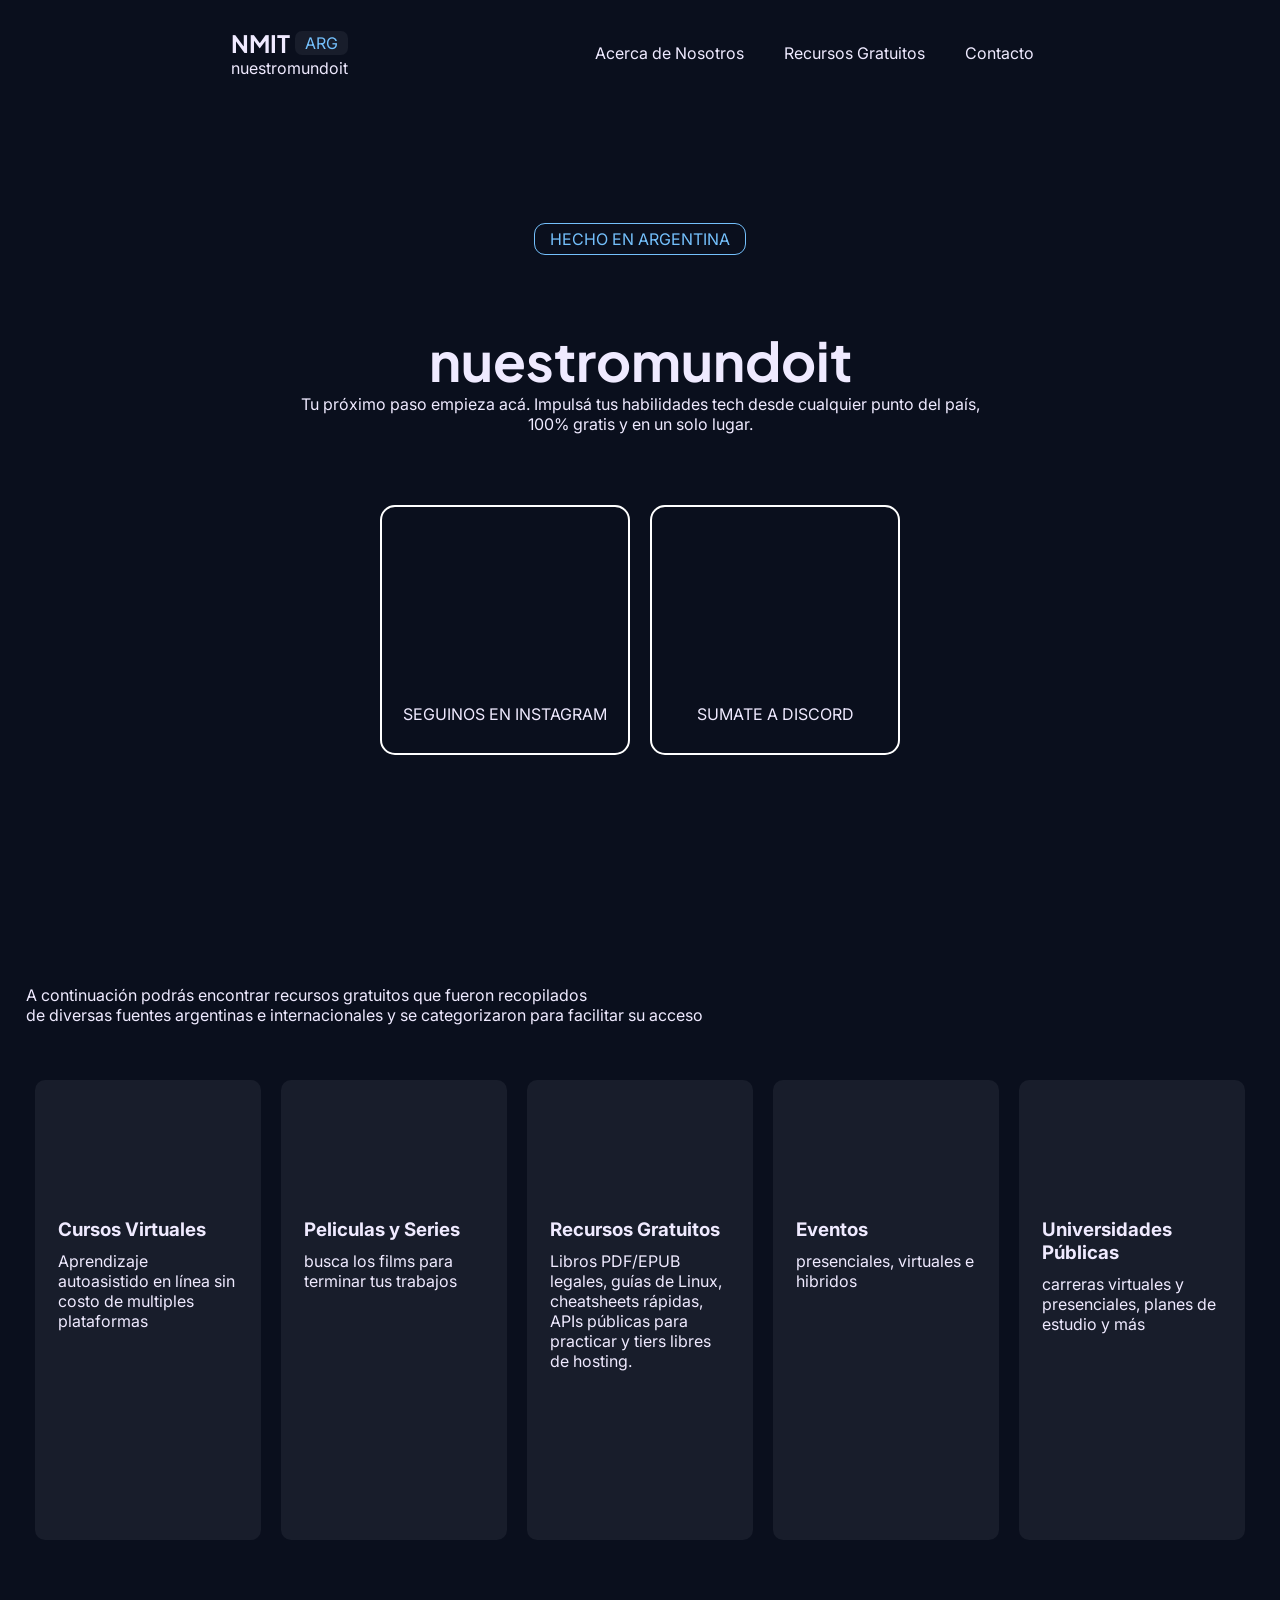
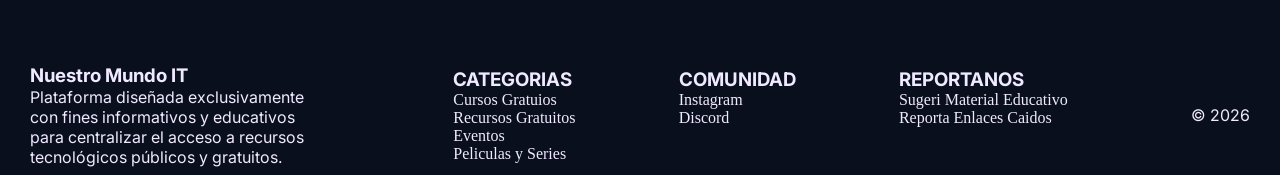
==== index.html @ a7b1d495 "footer" ====
<!doctype html>
<html lang="es">
  <head>
    <meta charset="utf-8" />
    <meta name="viewport" content="width=device-width, initial-scale=1" />
    <title>NMIT</title>
    <!-- Fuentes de Google -->
    <link rel="preconnect" href="https://fonts.googleapis.com" />
    <link rel="preconnect" href="https://fonts.gstatic.com" crossorigin />
    <link
      href="https://fonts.googleapis.com/css2?family=Plus+Jakarta+Sans:ital,wght@0,200..800;1,200..800&display=swap"
      rel="stylesheet"
    />
    <link
      href="https://fonts.googleapis.com/css2?family=Inter:ital,opsz,wght@0,14..32,100..900;1,14..32,100..900&display=swap"
      rel="stylesheet"
    />
    <!--css --->
    <link rel="stylesheet" href="./css/style.css" />
    <!--favicon--->
    <link rel="icon" href="./images/logo.jpg" type="image/x-icon" />
  </head>
  <body>
    <header>
      <nav class="nav-header">
        <div class="logo">
          <div>
            <div>
              <h2>NMIT</h2>
            </div>
            <div>
              <p>ARG</p>
            </div>
          </div>
          <p>nuestromundoit</p>
        </div>
        <ul class="menu">
          <li>
            <a href="#acerca-de-nosotros"><p>Acerca de Nosotros</p></a>
          </li>
          <li>
            <a href="#recursos-e-instituciones"><p>Recursos Gratuitos</p></a>
          </li>
          <li>
            <a href="#contacto"><p>Contacto</p></a>
          </li>
        </ul>
      </nav>
    </header>
    <main>
      <section class="made-in-argentina">
        <div>
          <p>HECHO EN ARGENTINA</p>
        </div>
      </section>
      <section id="acerca-de-nosotros" class="acerca-de-nosotros">
        <article>
          <div class="acerca-de-nosotros-presentacion">
            <h2>nuestromundoit</h2>
          </div>
          <p>
            Tu próximo paso empieza acá. Impulsá tus habilidades tech desde
            cualquier punto del país,<br />
            100% gratis y en un solo lugar.
          </p>
        </article>
      </section>
      <article class="acerca-de-nosotros-redes">
        <div class="acerca-de-nosotros-redes-instagram">
          <div></div>
          <div>
            <p>SEGUINOS EN INSTAGRAM</p>
          </div>
        </div>
        <div class="acerca-de-nosotros-redes-discord">
          <div></div>
          <div><p>SUMATE A DISCORD</p></div>
        </div>
      </article>
      <section class="subtitulo1">
        <div>
          <p>
            A continuación podrás encontrar recursos gratuitos que fueron
            recopilados <br />
            de diversas fuentes argentinas e internacionales y se categorizaron
            para facilitar su acceso <br />
          </p>
        </div>
      </section>
      <section id="recursos-e-instituciones" class="recursos-e-instituciones">
        <article class="contenedores-recursos">
          <div class="txt-recursos-titulo"></div>
          <div class="txt-recursos-contenido">
            <h3>Cursos Virtuales</h3>
            <p>
              Aprendizaje autoasistido en línea sin costo de multiples
              plataformas
            </p>
          </div>
        </article>
        <article class="contenedores-recursos">
          <div class="txt-recursos-titulo"></div>
          <div class="txt-recursos-contenido">
            <h3>Peliculas y Series</h3>
            <p>busca los films para terminar tus trabajos</p>
          </div>
        </article>
        <article class="contenedores-recursos">
          <div class="txt-recursos-titulo"></div>
          <div class="txt-recursos-contenido">
            <h3>Recursos Gratuitos</h3>
            <p>
              Libros PDF/EPUB legales, guías de Linux, cheatsheets rápidas, APIs
              públicas para practicar y tiers libres de hosting.
            </p>
          </div>
        </article>
        <article class="contenedores-recursos">
          <div class="txt-recursos-titulo"></div>
          <div class="txt-recursos-contenido">
            <h3>Eventos</h3>
            <p>presenciales, virtuales e hibridos</p>
          </div>
        </article>
        <article class="contenedores-recursos">
          <div class="txt-recursos-titulo"></div>
          <div class="txt-recursos-contenido">
            <h3>Universidades Públicas</h3>
            <p>carreras virtuales y presenciales, planes de estudio y más</p>
          </div>
        </article>
      </section>
    </main>
    <footer>
      <section class="disclaimer">
        <h3>Nuestro Mundo IT</h3>
        <p>
          Plataforma diseñada exclusivamente con fines informativos y educativos
          para centralizar el acceso a recursos tecnológicos públicos y
          gratuitos.
        </p>
      </section>
      <nav class="nav-footer">
        <section class="menu-footer">
          <div class="contacto">
            <h3>CATEGORIAS</h3>
            <ul>
              <li>Cursos Gratuios</li>
              <li>Recursos Gratuitos</li>
              <li>Eventos</li>
              <li>Peliculas y Series</li>
            </ul>
          </div>
          <div class="contacto">
            <h3>COMUNIDAD</h3>
            <ul>
              <li>Instagram</li>
              <li>Discord</li>
            </ul>
          </div>
          <div class="contacto">
            <h3>REPORTANOS</h3>
            <ul>
              <li>Sugeri Material Educativo</li>
              <li>Reporta Enlaces Caidos</li>
            </ul>
          </div>
        </section>
      </nav>
      <div>
        <p>&copy; 2026</p>
      </div>
    </footer>
  </body>
</html>
---- css/style.css ----
* {
  /*Elimina el espacio blanco por defecto alrededor del <body> y de elementos*/
  margin: 0;
  padding: 0;
  box-sizing: border-box;
}
body {
  background-color: #0a0f1d;
  color: #efeaff;
}
h1,
h2 {
  font-family: "Plus Jakarta Sans";
}
p,
h3 {
  font-family: "Inter";
}
/*font*/
.plus-jakarta-sans {
  font-family: "Plus Jakarta Sans", sans-serif;
  font-optical-sizing: auto;
  font-weight: 400;
  font-style: normal;
}
.inter {
  font-family: "Inter", sans-serif;
  font-optical-sizing: auto;
  font-weight: 400;
  font-style: normal;
}

a {
  text-decoration: none;
  color: #efeaff;
}
/*padre de navbar*/
header {
  display: flex;
  justify-content: space-evenly;
  align-items: center;
  width: 100%;
  height: 105px;
  /*background-color: #555fe9;*/
}
/*padre de etiqueta ul*/
.nav-header{
  /*background-color: red;*/
  display: flex;
  justify-content: space-evenly;
  align-items: center;
  width: 100%;
  height: 100px;
}
.logo {
  text-align: left;
}
.logo div {
  display: flex;
  text-align: left;
  justify-content: space-between;
  align-items: center;
  gap: 2px;
  /*background-color: aqua;*/
}
.logo div p {
  background-color: #2b303f6c;
  display: flex;
  justify-content: center;
  align-items: center;
  border-radius: 7px;
  padding: 2px;
  padding-inline: 10px;
  color: #74c0fc;
}
/*ul*/
.menu {
  display: flex;
  justify-content: center;
  align-items: center;
  list-style: none;
  /*background-color: aqua;*/
  width: auto;
  height: 100%;
  padding: 0;
  margin: 0;
  gap: 10px;
  /*gap espacia cada li*/
}
.menu li,
.footer li {
  /*alinea los elementos del menú*/
  display: flex;
  justify-content: center;
  align-items: center;
  /*width: 100% a cada li obliga a cada botón a estirarse y ocupar 
  todo el espacio disponible en la barra, empujando las palabras lejos unas de otras.*/
  height: 100%;
  padding: 0 15px;
  /*background-color: #8d8b00;*/
}
/*fin menu*/

/*proposito*/
.acerca-de-nosotros {
  height: 250px;
  max-width: 4000px;
  width: 100%;
  display: flex;
  margin-top: 0;
  flex-direction: column;
  /*background-color: #b2b4d8;*/
  justify-content: center;
  align-items: center;
  text-align: center;
}
.acerca-de-nosotros-presentacion {
  font-size: 36px;
  height: fit-content;
}
.acerca-de-nosotros-redes {
  display: flex;
  justify-content: center;
  align-items: top;
  text-align: center;
  gap: 20px;
  width: 100%;
  height: 450px;
  /*background-color: #10bb6b6c;*/
}
.acerca-de-nosotros-redes div {
  display: flex;
  flex-direction: column;
  justify-content: center;
  align-items: center;
  gap: 10px;
  width: 250px;
  height: 250px;
  border-radius: 15px;
  border: 2px solid white;
  /* background-color: aqua;*/
}
.acerca-de-nosotros-redes-instagram div:nth-child(1),
.acerca-de-nosotros-redes-discord div:nth-child(1) {
  flex: 2; /* Este ocupará el doble de espacio (ej. 66%) */
  border: none;
}
.acerca-de-nosotros-redes-instagram div:nth-child(2),
.acerca-de-nosotros-redes-discord div:nth-child(2) {
  border: none;
  flex: 1; /* Este ocupará la mitad de espacio que el anterior (ej. 33%) */
}
.made-in-argentina {
  width: 100%;
  height: 150px;
  display: flex;
  justify-content: center;
  align-items: flex-end;
  color: #74c0fc;
  /*background-color: aquamarine;*/
}
.made-in-argentina div {
  padding: 5px;
  padding-inline: 15px;
  border: 1px solid #74c0fc;
  border-radius: 11px;
}
/*titulo: ¿que estas buscando?*/
.subtitulo1 {
  display: flex;
  justify-content: space-between;
  align-items: center;
  width: 100%;
  padding-inline-start: 2%;
  /*background-color: #2f38e0;*/
  height: 100px;
}
.recursos-e-instituciones {
  height: 600px;
  width: 100%;
  display: flex;
  justify-content: center;
  align-items: top;
  text-align: center;
  padding-top: 15px;
  padding-bottom: 15px;
  /*background-color: #464bb3;*/
}
/* divs Contenedores de recursos e instituciones */
.contenedores-recursos {
  border-radius: 10px;
  margin: 10px;
  width: calc((100% / 5) - 30px);
  height: 460px;
  display: flex;
  flex-direction: column;
  align-items: center;
  justify-content: center;
  background-color: #2b303f6c;
}
/* hijos div que contienen al texto de los recursos */
.txt-recursos-titulo {
  width: 80%;
  height: 30%;
  display: flex;
  justify-content: center;
  align-items: center;
  /*background-color: rgb(201, 80, 33);*/
}
.txt-recursos-contenido {
  width: 80%;
  height: 70%;
  display: flex;
  flex-direction: column;
  justify-content: top;
  align-items: left;
  text-align: left;
  gap: 10px;
  /*background-color: rgb(221, 129, 8);*/
}

/* Footer */
footer {
  /*background-color: #b2b4d8;*/
  display: flex;
  justify-content: space-between;
  align-items: center;
  text-align: left;
  height: 120px;
  gap: 30px;
  width: 100%;
  margin: 0 auto;
  padding-inline: 30px;
}
.disclaimer{
  flex: 0 0 300px;
  /*background-color: red;*/
}
/*navegador en footer*/
.nav-footer{
  display: flex;
  align-items: center;
  justify-content: center;
  flex: 1 1 100px;
  gap: 20px;
  /*background-color: rgb(151, 103, 40);*/
}
.nav-footer section{
  display: flex;
  justify-content:space-evenly;
  height: 100%;
  /*background-color: beige;*/
  gap: 10px;
  flex: 1 2;
}
.contacto {
  text-align: left;
  list-style: none;
}
.contacto ul {
  list-style: none;
  /*background-color: #74c0fc;*/
  padding: 0;
  margin: 0;
}
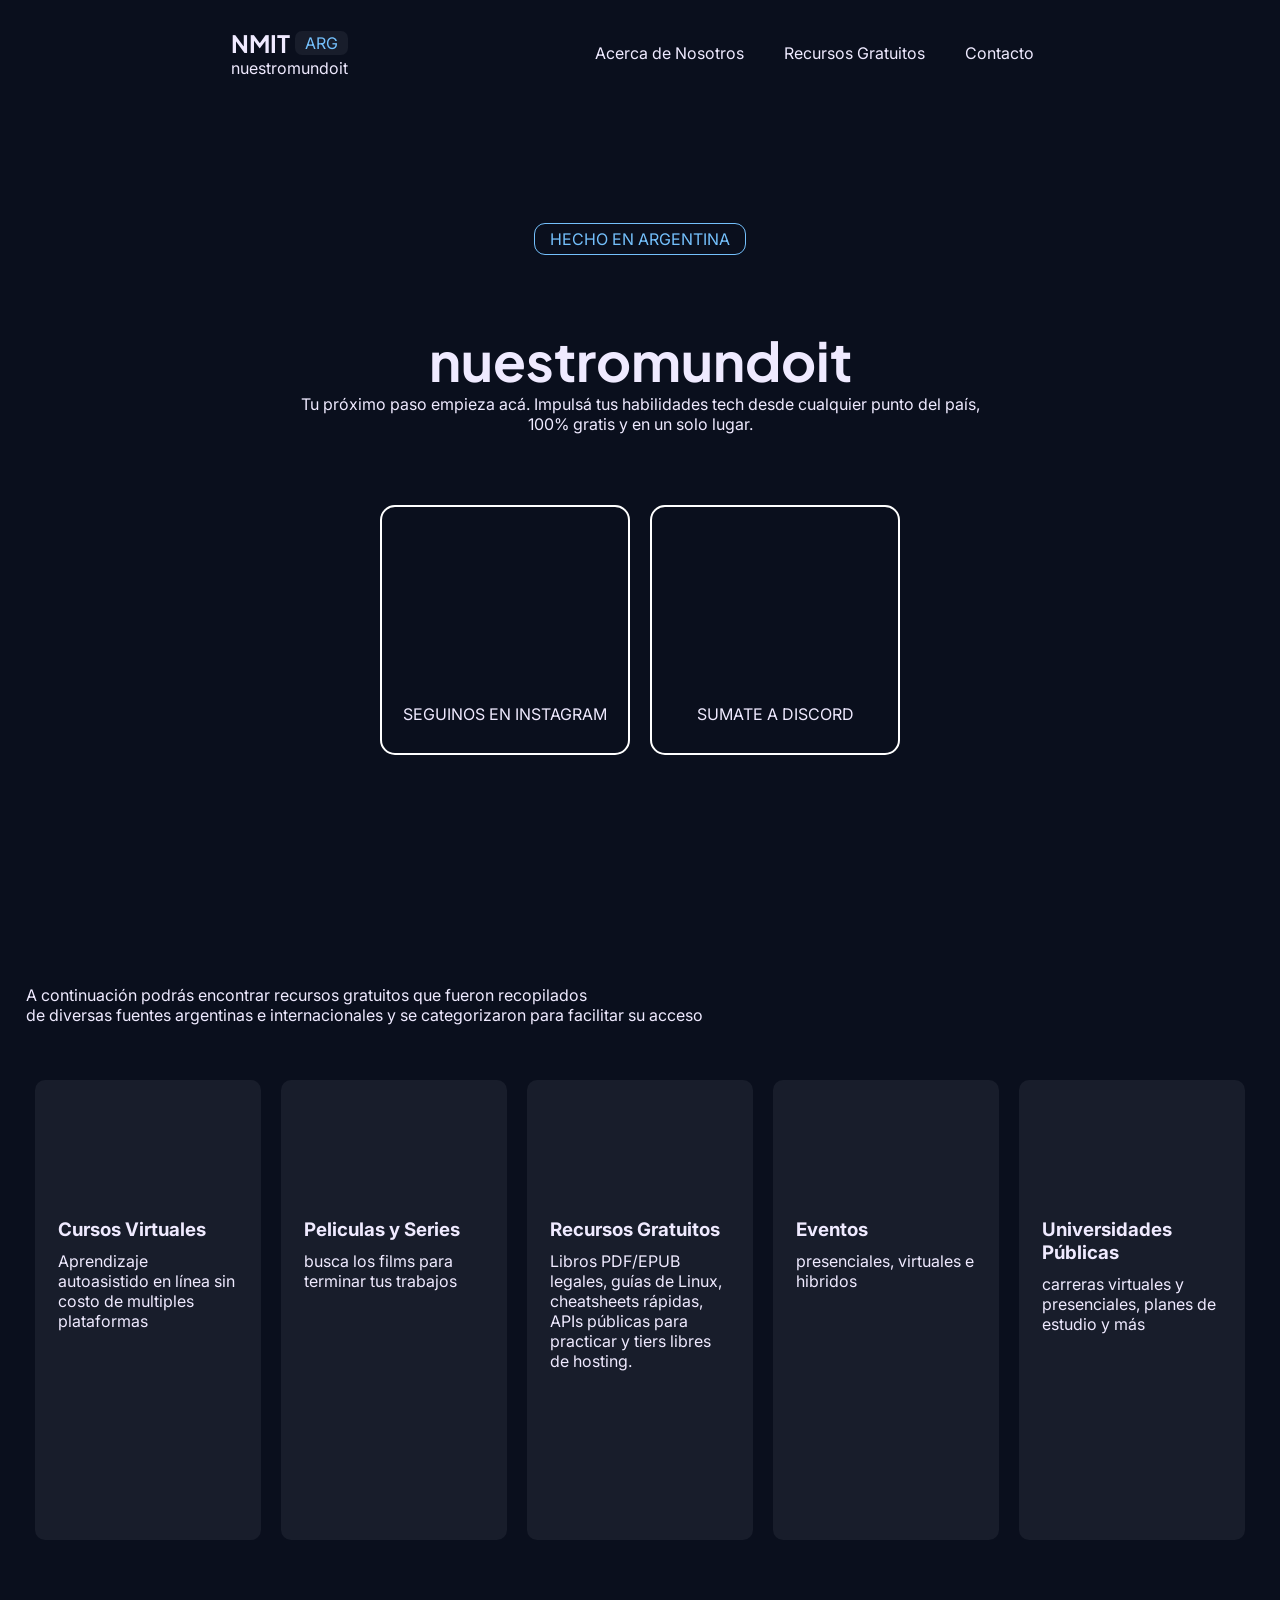
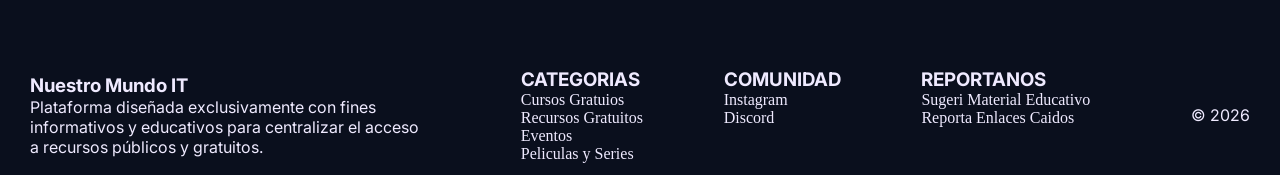
==== commit 58a43114: "footer" ====
--- a/index.html
+++ b/index.html
@@ -136,7 +136,7 @@
         <h3>Nuestro Mundo IT</h3>
         <p>
           Plataforma diseñada exclusivamente con fines informativos y educativos
-          para centralizar el acceso a recursos tecnológicos públicos y
+          para centralizar el acceso a recursos públicos y
           gratuitos.
         </p>
       </section>
--- a/css/style.css
+++ b/css/style.css
@@ -233,7 +233,7 @@
   padding-inline: 30px;
 }
 .disclaimer{
-  flex: 0 0 300px;
+  flex: 0 1 390px;
   /*background-color: red;*/
 }
 /*navegador en footer*/
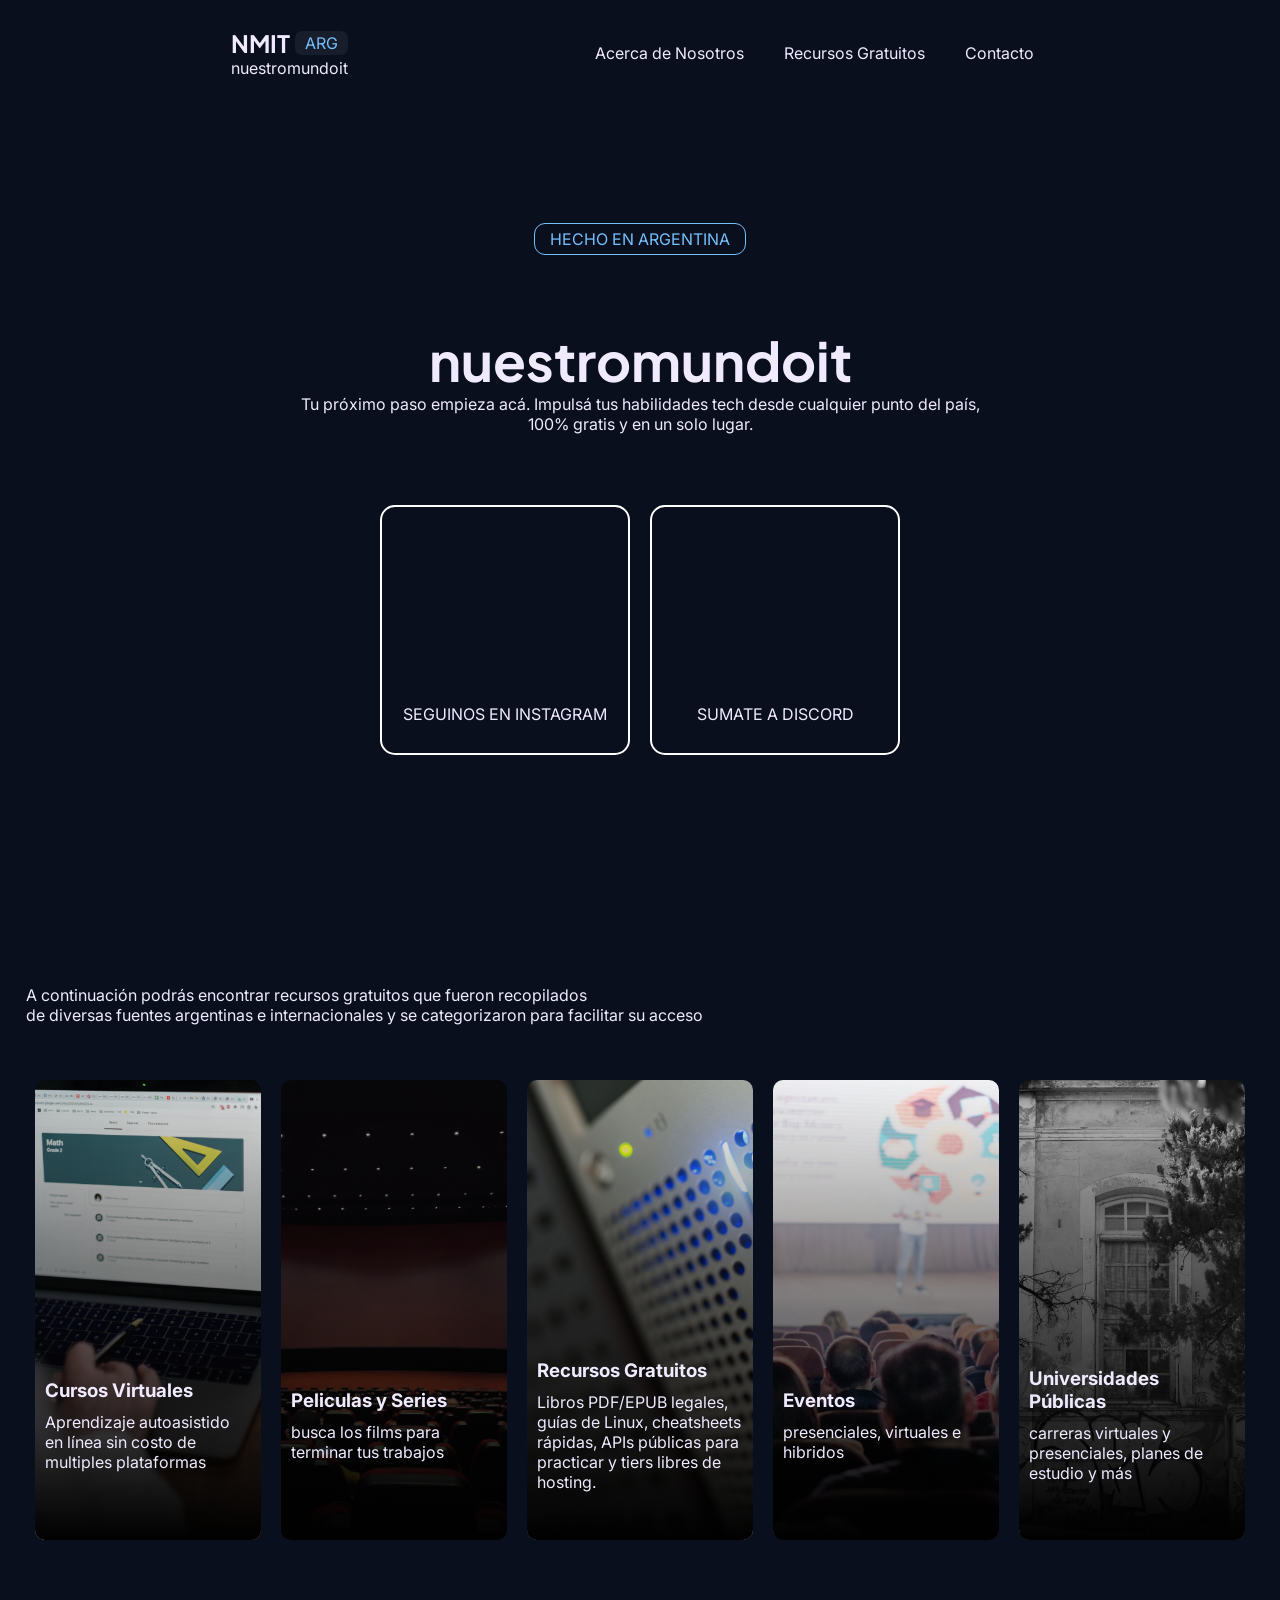
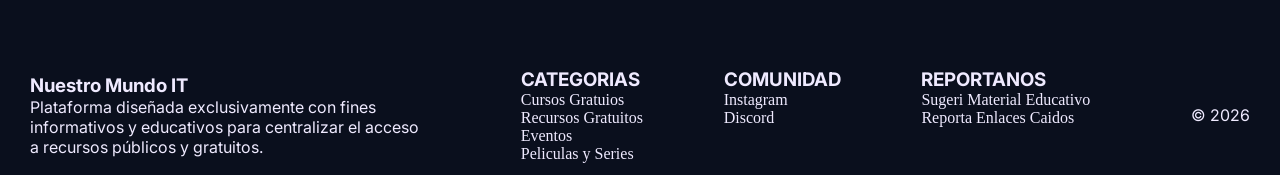
==== commit 125e27f0: "landing" ====
--- a/index.html
+++ b/index.html
@@ -88,42 +88,40 @@
         </div>
       </section>
       <section id="recursos-e-instituciones" class="recursos-e-instituciones">
-        <article class="contenedores-recursos">
-          <div class="txt-recursos-titulo"></div>
+        <article class="contenedores-recursos img-cursos-virtuales">
           <div class="txt-recursos-contenido">
             <h3>Cursos Virtuales</h3>
             <p>
               Aprendizaje autoasistido en línea sin costo de multiples
               plataformas
             </p>
+            <!--creditos: Foto de cottonbro studio: https://www.pexels.com/es-es/foto/persona-ordenador-portatil-trabajando-internet-7013241/-->
           </div>
         </article>
-        <article class="contenedores-recursos">
-          <div class="txt-recursos-titulo"></div>
+        <article class="contenedores-recursos img-pelis-series ">
           <div class="txt-recursos-contenido">
             <h3>Peliculas y Series</h3>
             <p>busca los films para terminar tus trabajos</p>
+            <!--Foto de İNZİLE DAL: https://www.pexels.com/es-es/foto/fotografia-de-una-sala-de-cine-14746411/-->
           </div>
         </article>
-        <article class="contenedores-recursos">
-          <div class="txt-recursos-titulo"></div>
+        <article class="contenedores-recursos img-recursos">
           <div class="txt-recursos-contenido">
             <h3>Recursos Gratuitos</h3>
             <p>
               Libros PDF/EPUB legales, guías de Linux, cheatsheets rápidas, APIs
               públicas para practicar y tiers libres de hosting.
             </p>
+            <!--Foto de panumas nikhomkhai: https://www.pexels.com/es-es/foto/azul-industria-internet-conexion-17489156/-->
           </div>
         </article>
-        <article class="contenedores-recursos">
-          <div class="txt-recursos-titulo"></div>
+        <article class="contenedores-recursos img-evento">
           <div class="txt-recursos-contenido">
             <h3>Eventos</h3>
             <p>presenciales, virtuales e hibridos</p>
           </div>
         </article>
-        <article class="contenedores-recursos">
-          <div class="txt-recursos-titulo"></div>
+        <article class="contenedores-recursos img-universidades">
           <div class="txt-recursos-contenido">
             <h3>Universidades Públicas</h3>
             <p>carreras virtuales y presenciales, planes de estudio y más</p>
@@ -136,8 +134,7 @@
         <h3>Nuestro Mundo IT</h3>
         <p>
           Plataforma diseñada exclusivamente con fines informativos y educativos
-          para centralizar el acceso a recursos públicos y
-          gratuitos.
+          para centralizar el acceso a recursos públicos y gratuitos.
         </p>
       </section>
       <nav class="nav-footer">
--- a/css/style.css
+++ b/css/style.css
@@ -195,28 +195,57 @@
   display: flex;
   flex-direction: column;
   align-items: center;
-  justify-content: center;
+  justify-content: flex-end;
+  text-align: left;
   background-color: #2b303f6c;
-}
-/* hijos div que contienen al texto de los recursos */
-.txt-recursos-titulo {
-  width: 80%;
-  height: 30%;
-  display: flex;
-  justify-content: center;
-  align-items: center;
-  /*background-color: rgb(201, 80, 33);*/
+  /* imagen de fondo */
+  background-size: cover;       /* Hace que la imagen cubra todo el recuadro */
+  background-position: center;  /* Centra la imagen */
+  background-repeat: no-repeat;
+  position: relative;
+  overflow: hidden;             /* Asegura que los bordes respeten el diseño */
+}
+.img-cursos-virtuales{
+  background-image: url('../images/cursos-virtuales.jpg');
+  /*Foto de cottonbro studio: https://www.pexels.com/es-es/foto/persona-ordenador-portatil-trabajando-internet-7013241/*/
+}
+.img-pelis-series{
+  background-image: url('../images/pelis-y-series.jpg');
+  /*Foto de İNZİLE DAL: https://www.pexels.com/es-es/foto/fotografia-de-una-sala-de-cine-14746411/*/
+}
+.img-recursos{
+  background-image: url('../images/recursos-gratis.jpg') ;
+  /*Foto de panumas nikhomkhai: https://www.pexels.com/es-es/foto/azul-industria-internet-conexion-17489156/*/
+}
+.img-evento{
+  background-image: url(../images/eventos.jpg);
+  /*Foto de Atlantic Ambience: https://www.pexels.com/es-es/foto/gente-sentado-multitud-muchedumbre-9275222/*/
+}
+.img-universidades{
+  background-image: url('../images/universidades-gratuitas.jpg');
+  /*Foto de Tomás Asurmendi: https://www.pexels.com/es-es/foto/muro-de-grafitis-y-edificio-antiguo-en-cordoba-argentina-32085592/*/
+}
+.contenedores-recursos::before {
+  content: '';
+  position: absolute;
+  left: 0;
+  bottom: 0; 
+  width: 100%; 
+  height: 100%;
+  background: linear-gradient(to top, rgba(1, 1, 1, 1), rgba(1, 1, 1, 0.02));
+  z-index: 1;
 }
 .txt-recursos-contenido {
-  width: 80%;
-  height: 70%;
-  display: flex;
-  flex-direction: column;
-  justify-content: top;
-  align-items: left;
-  text-align: left;
+  width: 100%;
+  height: 50%;
+  display: flex;
+  flex-direction: column;
+  justify-content: center;
+  padding-inline: 10px;
   gap: 10px;
   /*background-color: rgb(221, 129, 8);*/
+  position: relative;
+  z-index: 2; /* Sube el texto por encima de la capa oscura */
 }
 
 /* Footer */
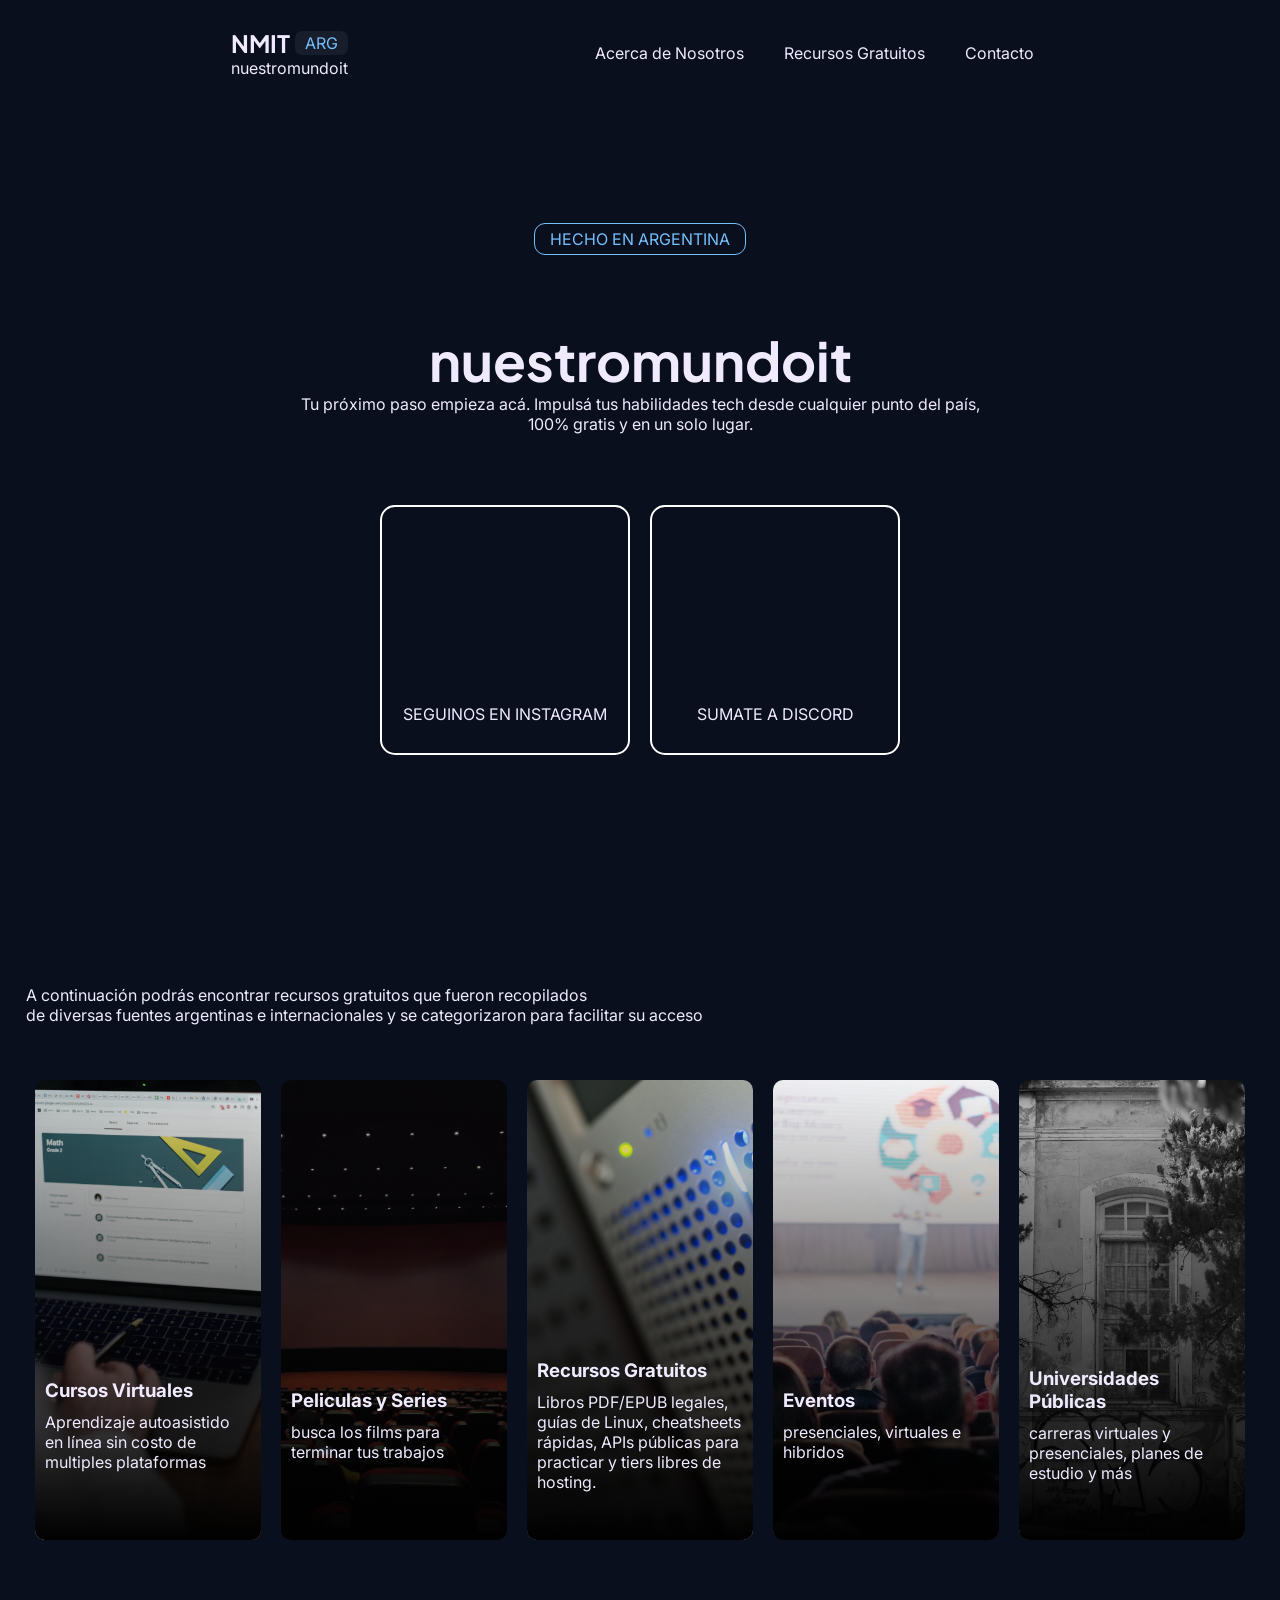
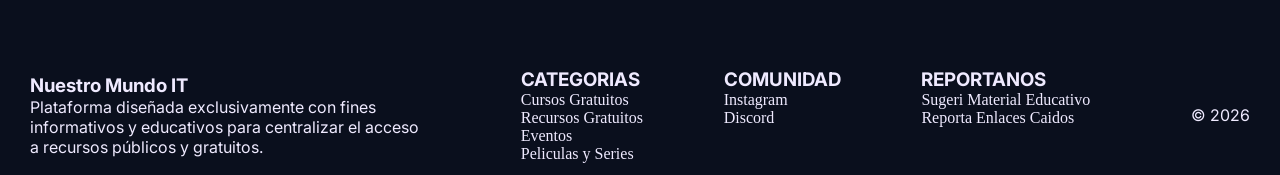
==== commit 391aeb32: "index" ====
--- a/index.html
+++ b/index.html
@@ -142,7 +142,7 @@
           <div class="contacto">
             <h3>CATEGORIAS</h3>
             <ul>
-              <li>Cursos Gratuios</li>
+              <li>Cursos Gratuitos</li>
               <li>Recursos Gratuitos</li>
               <li>Eventos</li>
               <li>Peliculas y Series</li>
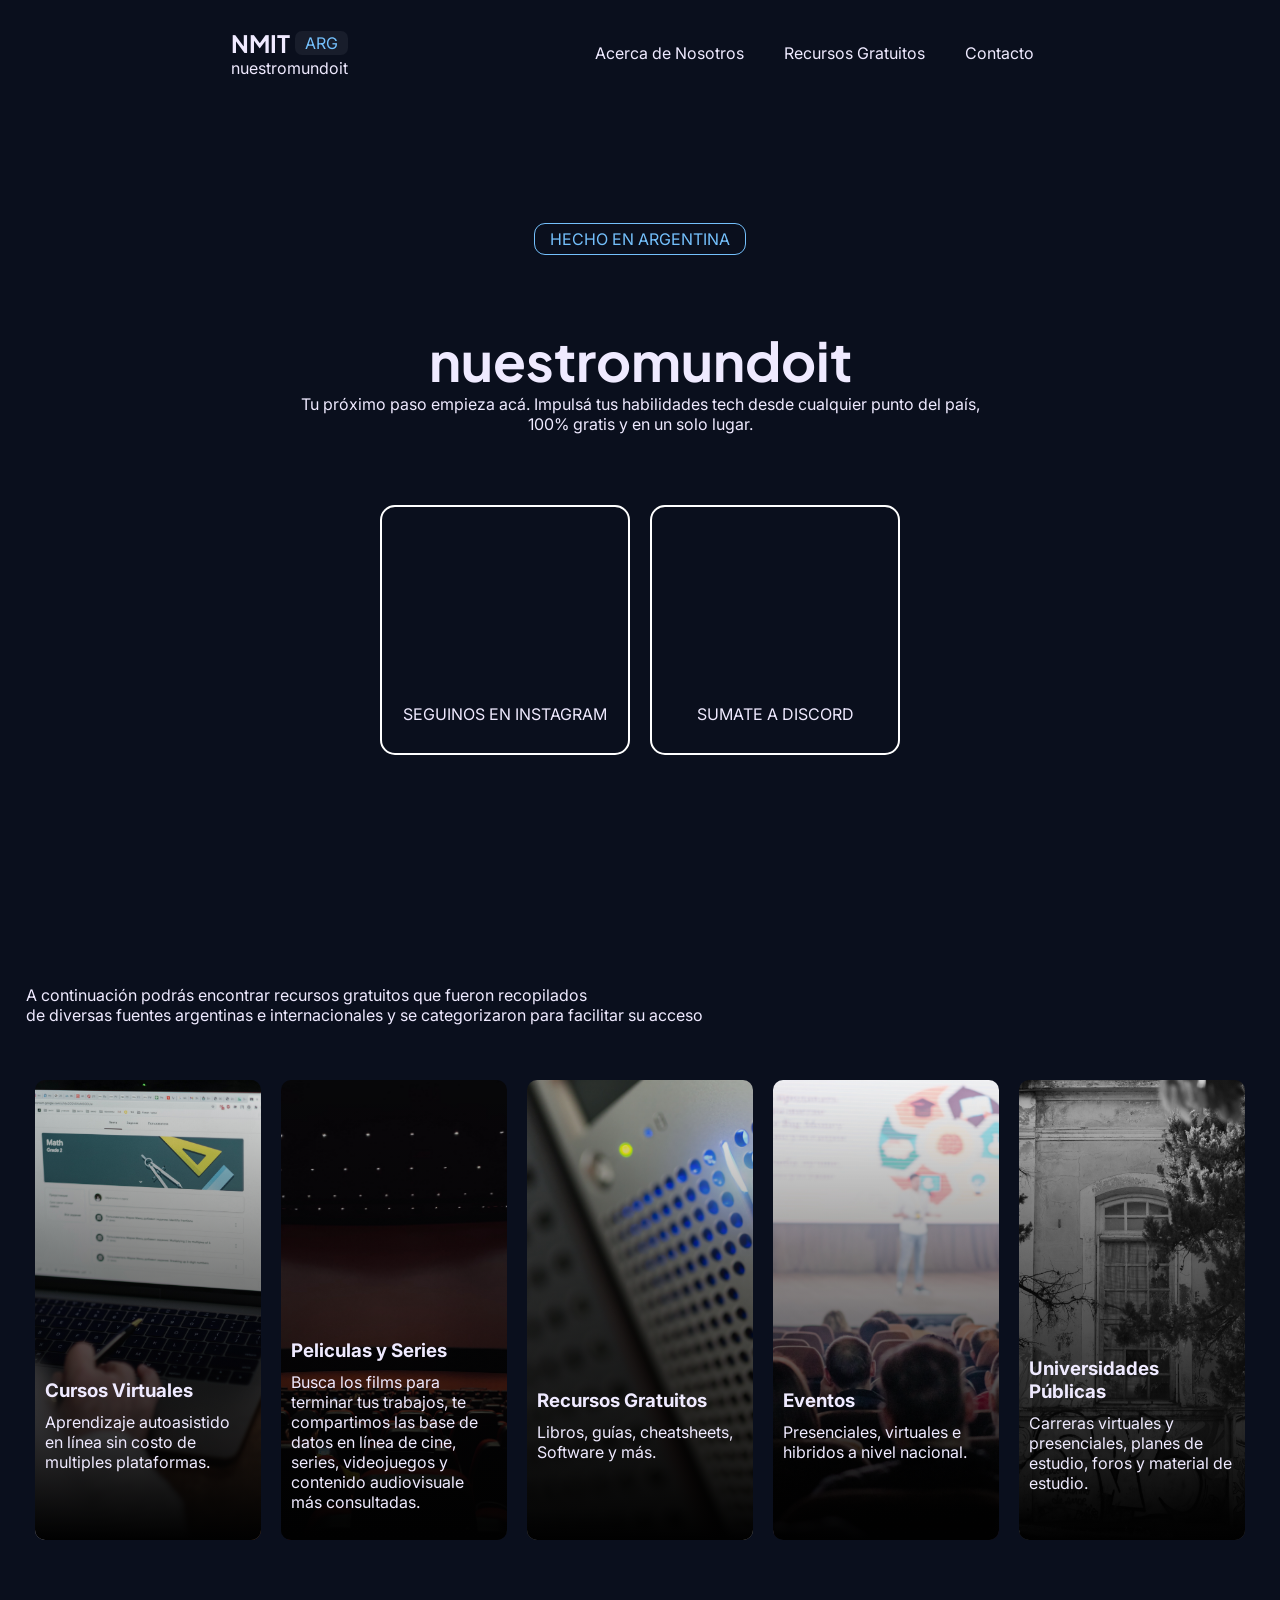
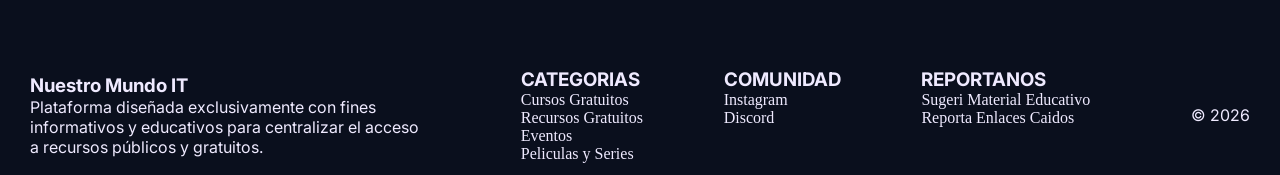
==== commit 3b8f7842: "index" ====
--- a/index.html
+++ b/index.html
@@ -93,7 +93,7 @@
             <h3>Cursos Virtuales</h3>
             <p>
               Aprendizaje autoasistido en línea sin costo de multiples
-              plataformas
+              plataformas.
             </p>
             <!--creditos: Foto de cottonbro studio: https://www.pexels.com/es-es/foto/persona-ordenador-portatil-trabajando-internet-7013241/-->
           </div>
@@ -101,7 +101,7 @@
         <article class="contenedores-recursos img-pelis-series ">
           <div class="txt-recursos-contenido">
             <h3>Peliculas y Series</h3>
-            <p>busca los films para terminar tus trabajos</p>
+            <p>Busca los films para terminar tus trabajos, te compartimos las base de datos en línea de cine, series, videojuegos y contenido audiovisuale más consultadas.</p>
             <!--Foto de İNZİLE DAL: https://www.pexels.com/es-es/foto/fotografia-de-una-sala-de-cine-14746411/-->
           </div>
         </article>
@@ -109,8 +109,7 @@
           <div class="txt-recursos-contenido">
             <h3>Recursos Gratuitos</h3>
             <p>
-              Libros PDF/EPUB legales, guías de Linux, cheatsheets rápidas, APIs
-              públicas para practicar y tiers libres de hosting.
+              Libros, guías, cheatsheets, Software y más.
             </p>
             <!--Foto de panumas nikhomkhai: https://www.pexels.com/es-es/foto/azul-industria-internet-conexion-17489156/-->
           </div>
@@ -118,13 +117,13 @@
         <article class="contenedores-recursos img-evento">
           <div class="txt-recursos-contenido">
             <h3>Eventos</h3>
-            <p>presenciales, virtuales e hibridos</p>
+            <p>Presenciales, virtuales e hibridos a nivel nacional.</p>
           </div>
         </article>
         <article class="contenedores-recursos img-universidades">
           <div class="txt-recursos-contenido">
             <h3>Universidades Públicas</h3>
-            <p>carreras virtuales y presenciales, planes de estudio y más</p>
+            <p>Carreras virtuales y presenciales, planes de estudio, foros y material de estudio.</p>
           </div>
         </article>
       </section>
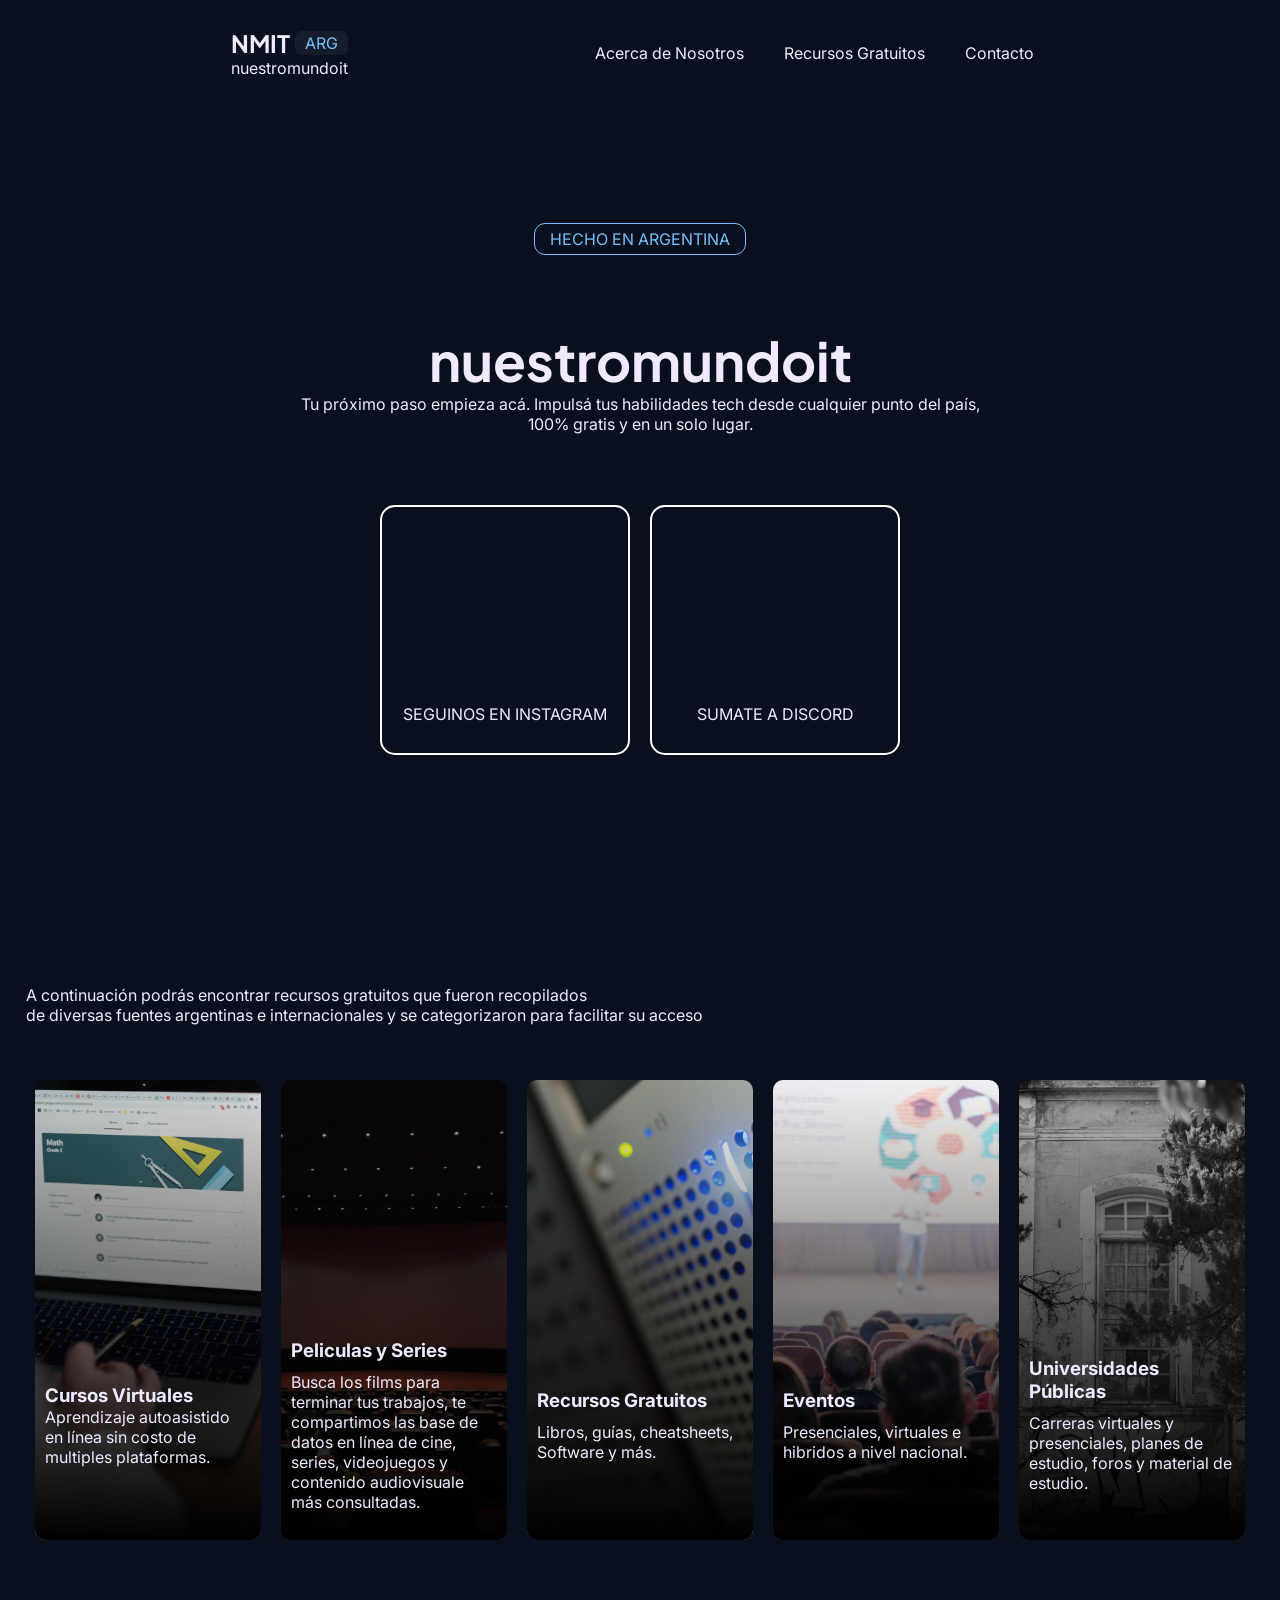
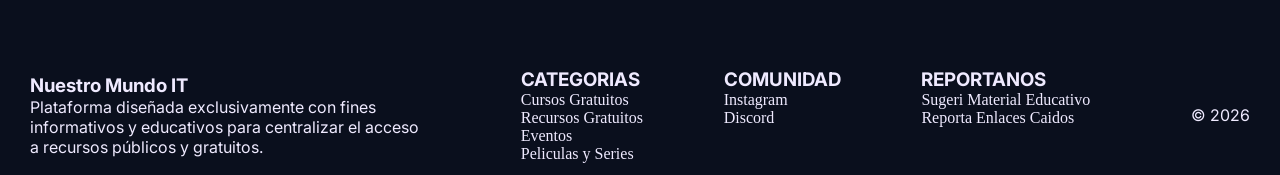
==== commit eb52556f: "index" ====
--- a/index.html
+++ b/index.html
@@ -18,7 +18,7 @@
     <!--css --->
     <link rel="stylesheet" href="./css/style.css" />
     <!--favicon--->
-    <link rel="icon" href="./images/logo.jpg" type="image/x-icon" />
+    <link rel="icon" href="./images/logo.png" type="image/x-icon" />
   </head>
   <body>
     <header>
@@ -90,27 +90,31 @@
       <section id="recursos-e-instituciones" class="recursos-e-instituciones">
         <article class="contenedores-recursos img-cursos-virtuales">
           <div class="txt-recursos-contenido">
-            <h3>Cursos Virtuales</h3>
-            <p>
-              Aprendizaje autoasistido en línea sin costo de multiples
-              plataformas.
-            </p>
+            <a href="./pages/cursos.html"
+              ><h3>Cursos Virtuales</h3>
+              <p>
+                Aprendizaje autoasistido en línea sin costo de multiples
+                plataformas.
+              </p>
+            </a>
             <!--creditos: Foto de cottonbro studio: https://www.pexels.com/es-es/foto/persona-ordenador-portatil-trabajando-internet-7013241/-->
           </div>
         </article>
-        <article class="contenedores-recursos img-pelis-series ">
+        <article class="contenedores-recursos img-pelis-series">
           <div class="txt-recursos-contenido">
             <h3>Peliculas y Series</h3>
-            <p>Busca los films para terminar tus trabajos, te compartimos las base de datos en línea de cine, series, videojuegos y contenido audiovisuale más consultadas.</p>
+            <p>
+              Busca los films para terminar tus trabajos, te compartimos las
+              base de datos en línea de cine, series, videojuegos y contenido
+              audiovisuale más consultadas.
+            </p>
             <!--Foto de İNZİLE DAL: https://www.pexels.com/es-es/foto/fotografia-de-una-sala-de-cine-14746411/-->
           </div>
         </article>
         <article class="contenedores-recursos img-recursos">
           <div class="txt-recursos-contenido">
             <h3>Recursos Gratuitos</h3>
-            <p>
-              Libros, guías, cheatsheets, Software y más.
-            </p>
+            <p>Libros, guías, cheatsheets, Software y más.</p>
             <!--Foto de panumas nikhomkhai: https://www.pexels.com/es-es/foto/azul-industria-internet-conexion-17489156/-->
           </div>
         </article>
@@ -123,7 +127,10 @@
         <article class="contenedores-recursos img-universidades">
           <div class="txt-recursos-contenido">
             <h3>Universidades Públicas</h3>
-            <p>Carreras virtuales y presenciales, planes de estudio, foros y material de estudio.</p>
+            <p>
+              Carreras virtuales y presenciales, planes de estudio, foros y
+              material de estudio.
+            </p>
           </div>
         </article>
       </section>
@@ -141,10 +148,10 @@
           <div class="contacto">
             <h3>CATEGORIAS</h3>
             <ul>
-              <li>Cursos Gratuitos</li>
-              <li>Recursos Gratuitos</li>
-              <li>Eventos</li>
-              <li>Peliculas y Series</li>
+              <a href="./pages/cursos.html"><li>Cursos Gratuitos</li></a>
+              <a href="./pages/recursos.html"><li>Recursos Gratuitos</li></a>
+              <a href="./pages/eventos.html"><li>Eventos</li></a>
+              <a href="#"><li>Peliculas y Series</li></a>
             </ul>
           </div>
           <div class="contacto">
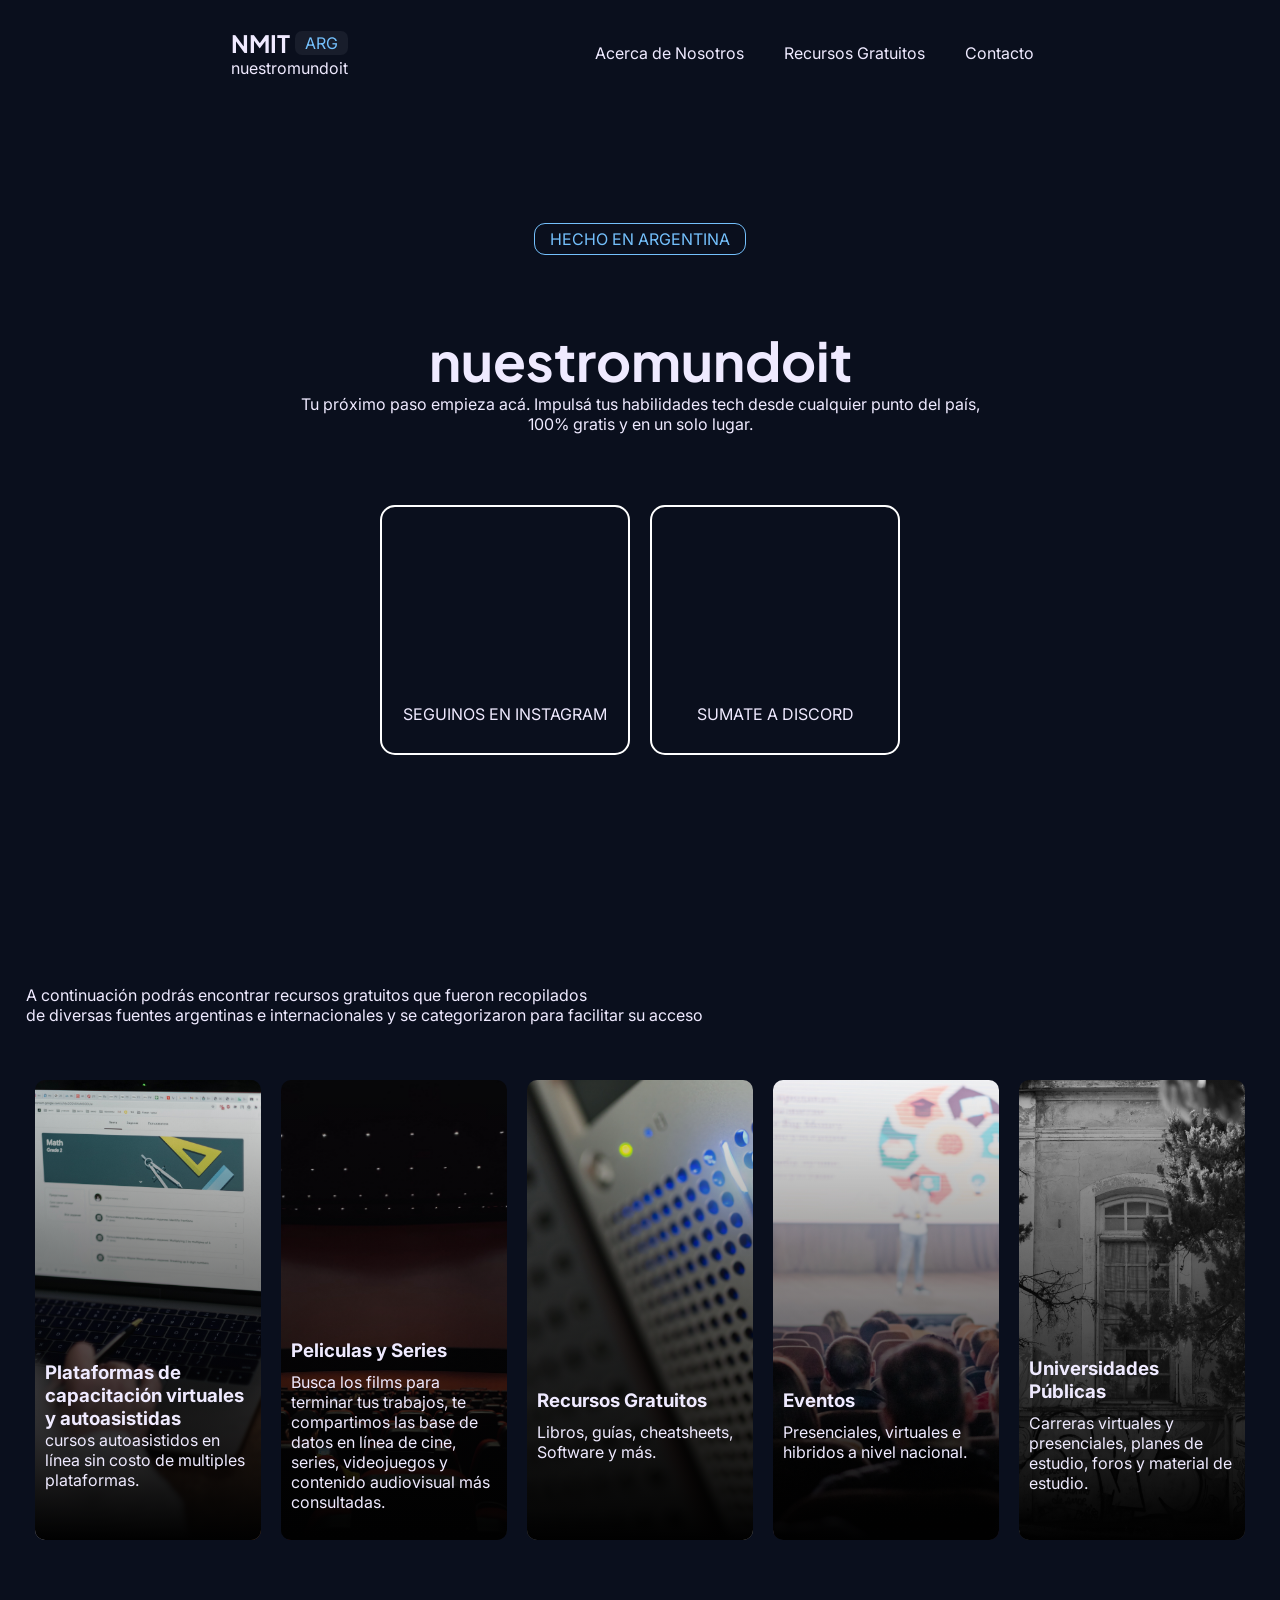
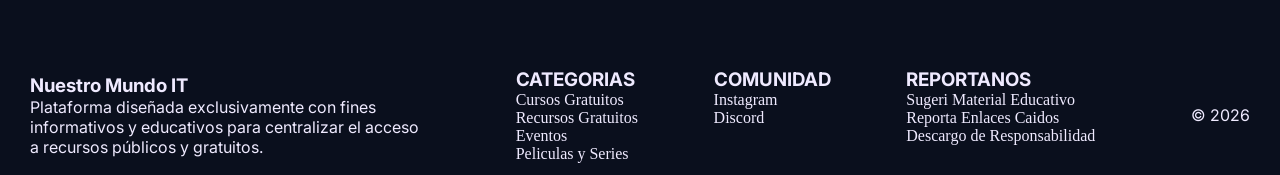
==== commit f229c1c4: "json" ====
--- a/index.html
+++ b/index.html
@@ -91,9 +91,9 @@
         <article class="contenedores-recursos img-cursos-virtuales">
           <div class="txt-recursos-contenido">
             <a href="./pages/cursos.html"
-              ><h3>Cursos Virtuales</h3>
+              ><h3>Plataformas de capacitación virtuales y autoasistidas</h3>
               <p>
-                Aprendizaje autoasistido en línea sin costo de multiples
+                cursos autoasistidos en línea sin costo de multiples
                 plataformas.
               </p>
             </a>
@@ -106,7 +106,7 @@
             <p>
               Busca los films para terminar tus trabajos, te compartimos las
               base de datos en línea de cine, series, videojuegos y contenido
-              audiovisuale más consultadas.
+              audiovisual más consultadas.
             </p>
             <!--Foto de İNZİLE DAL: https://www.pexels.com/es-es/foto/fotografia-de-una-sala-de-cine-14746411/-->
           </div>
@@ -166,6 +166,9 @@
             <ul>
               <li>Sugeri Material Educativo</li>
               <li>Reporta Enlaces Caidos</li>
+              <a href="./pages/descargoDeResponsabilidad.html"
+                ><li>Descargo de Responsabilidad</li></a
+              >
             </ul>
           </div>
         </section>
--- a/css/style.css
+++ b/css/style.css
@@ -12,7 +12,7 @@
 h2 {
   font-family: "Plus Jakarta Sans";
 }
-p,
+p,td,th,
 h3 {
   font-family: "Inter";
 }
@@ -291,4 +291,31 @@
   /*background-color: #74c0fc;*/
   padding: 0;
   margin: 0;
-}+}
+
+/*PAGINA DE CURSOS VIRTUALES*/
+th, td{
+    border:1px solid, rgb(235, 221, 221);
+    padding: 10px;
+}
+table{
+    border-collapse: collapse;
+    background-color: #2b303f6c;
+}
+.tabla-contenedor{
+    display: flex;
+    justify-content: center;
+    align-items: center;
+    height: max-content;
+    width: 100%;
+}
+.tabla-titutlo{
+  text-align: center;
+}
+.tabla{
+    width: 60%;
+    height: 80%;
+    margin:100px;
+    flex-direction: column;
+    text-align: left;
+}
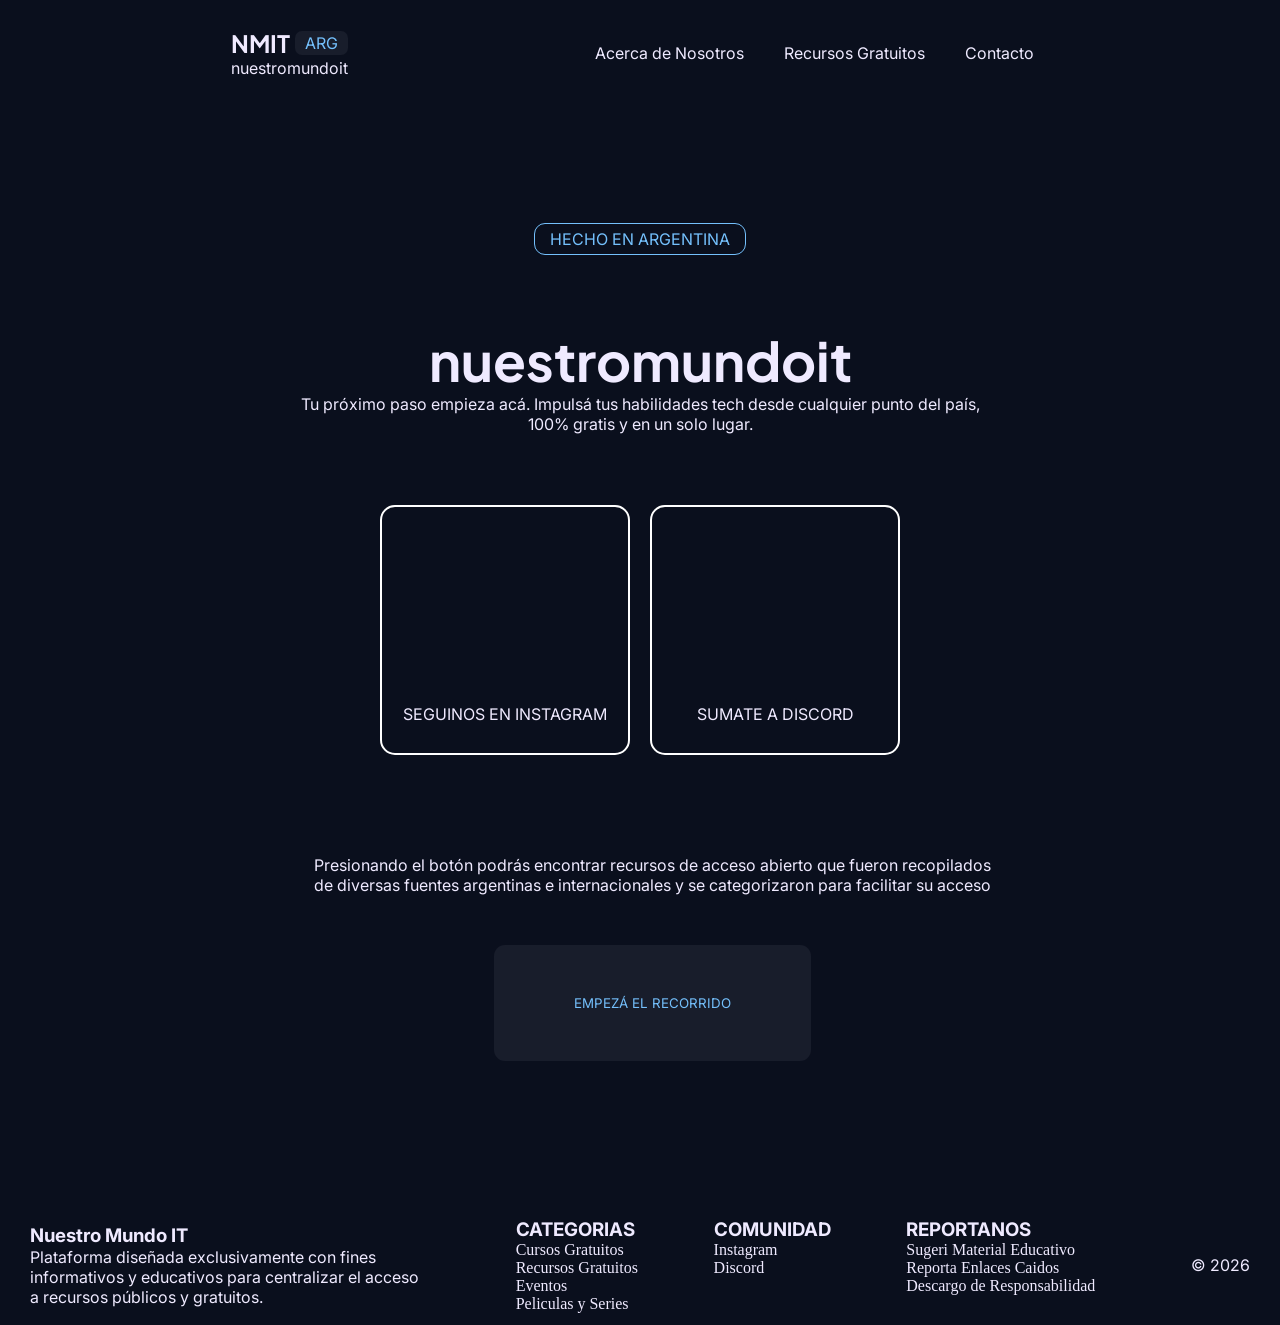
==== commit 41bfbcac: "index" ====
--- a/index.html
+++ b/index.html
@@ -80,57 +80,17 @@
       <section class="subtitulo1">
         <div>
           <p>
-            A continuación podrás encontrar recursos gratuitos que fueron
-            recopilados <br />
+            Presionando el botón podrás encontrar recursos de acceso abierto que
+            fueron recopilados <br />
             de diversas fuentes argentinas e internacionales y se categorizaron
             para facilitar su acceso <br />
           </p>
         </div>
-      </section>
-      <section id="recursos-e-instituciones" class="recursos-e-instituciones">
-        <article class="contenedores-recursos img-cursos-virtuales">
-          <div class="txt-recursos-contenido">
-            <a href="./pages/cursos.html"
-              ><h3>Plataformas de capacitación virtuales y autoasistidas</h3>
-              <p>
-                cursos autoasistidos en línea sin costo de multiples
-                plataformas.
-              </p>
-            </a>
-            <!--creditos: Foto de cottonbro studio: https://www.pexels.com/es-es/foto/persona-ordenador-portatil-trabajando-internet-7013241/-->
-          </div>
-        </article>
-        <article class="contenedores-recursos img-pelis-series">
-          <div class="txt-recursos-contenido">
-            <h3>Peliculas y Series</h3>
-            <p>
-              Busca los films para terminar tus trabajos, te compartimos las
-              base de datos en línea de cine, series, videojuegos y contenido
-              audiovisual más consultadas.
-            </p>
-            <!--Foto de İNZİLE DAL: https://www.pexels.com/es-es/foto/fotografia-de-una-sala-de-cine-14746411/-->
-          </div>
-        </article>
-        <article class="contenedores-recursos img-recursos">
-          <div class="txt-recursos-contenido">
-            <h3>Recursos Gratuitos</h3>
-            <p>Libros, guías, cheatsheets, Software y más.</p>
-            <!--Foto de panumas nikhomkhai: https://www.pexels.com/es-es/foto/azul-industria-internet-conexion-17489156/-->
-          </div>
-        </article>
-        <article class="contenedores-recursos img-evento">
-          <div class="txt-recursos-contenido">
-            <h3>Eventos</h3>
-            <p>Presenciales, virtuales e hibridos a nivel nacional.</p>
-          </div>
-        </article>
-        <article class="contenedores-recursos img-universidades">
-          <div class="txt-recursos-contenido">
-            <h3>Universidades Públicas</h3>
-            <p>
-              Carreras virtuales y presenciales, planes de estudio, foros y
-              material de estudio.
-            </p>
+        <article>
+          <div class="contenedor-boton-index">
+            <button type="button" class="boton-index">
+              <p>EMPEZÁ EL RECORRIDO</p>
+            </button>
           </div>
         </article>
       </section>
--- a/css/style.css
+++ b/css/style.css
@@ -7,12 +7,15 @@
 body {
   background-color: #0a0f1d;
   color: #efeaff;
+  height: 100%;
 }
 h1,
 h2 {
   font-family: "Plus Jakarta Sans";
 }
-p,td,th,
+p,
+td,
+th,
 h3 {
   font-family: "Inter";
 }
@@ -44,7 +47,7 @@
   /*background-color: #555fe9;*/
 }
 /*padre de etiqueta ul*/
-.nav-header{
+.nav-header {
   /*background-color: red;*/
   display: flex;
   justify-content: space-evenly;
@@ -125,7 +128,7 @@
   text-align: center;
   gap: 20px;
   width: 100%;
-  height: 450px;
+  height: 350px;
   /*background-color: #10bb6b6c;*/
 }
 .acerca-de-nosotros-redes div {
@@ -168,84 +171,25 @@
 /*titulo: ¿que estas buscando?*/
 .subtitulo1 {
   display: flex;
-  justify-content: space-between;
-  align-items: center;
+  flex-direction: column;
+  justify-content: flex-start;
+  align-items: center;
+  text-align: center;
   width: 100%;
   padding-inline-start: 2%;
   /*background-color: #2f38e0;*/
-  height: 100px;
-}
-.recursos-e-instituciones {
-  height: 600px;
-  width: 100%;
-  display: flex;
-  justify-content: center;
-  align-items: top;
-  text-align: center;
-  padding-top: 15px;
-  padding-bottom: 15px;
-  /*background-color: #464bb3;*/
-}
-/* divs Contenedores de recursos e instituciones */
-.contenedores-recursos {
-  border-radius: 10px;
-  margin: 10px;
-  width: calc((100% / 5) - 30px);
-  height: 460px;
-  display: flex;
-  flex-direction: column;
-  align-items: center;
-  justify-content: flex-end;
-  text-align: left;
+  height: 350px;
+}
+.boton-index {
+  background-color: transparent;
+  border-radius: 11px;
+  margin-top: 50px;
+  padding: 50px;
+  padding-inline: 80px;
   background-color: #2b303f6c;
-  /* imagen de fondo */
-  background-size: cover;       /* Hace que la imagen cubra todo el recuadro */
-  background-position: center;  /* Centra la imagen */
-  background-repeat: no-repeat;
-  position: relative;
-  overflow: hidden;             /* Asegura que los bordes respeten el diseño */
-}
-.img-cursos-virtuales{
-  background-image: url('../images/cursos-virtuales.jpg');
-  /*Foto de cottonbro studio: https://www.pexels.com/es-es/foto/persona-ordenador-portatil-trabajando-internet-7013241/*/
-}
-.img-pelis-series{
-  background-image: url('../images/pelis-y-series.jpg');
-  /*Foto de İNZİLE DAL: https://www.pexels.com/es-es/foto/fotografia-de-una-sala-de-cine-14746411/*/
-}
-.img-recursos{
-  background-image: url('../images/recursos-gratis.jpg') ;
-  /*Foto de panumas nikhomkhai: https://www.pexels.com/es-es/foto/azul-industria-internet-conexion-17489156/*/
-}
-.img-evento{
-  background-image: url(../images/eventos.jpg);
-  /*Foto de Atlantic Ambience: https://www.pexels.com/es-es/foto/gente-sentado-multitud-muchedumbre-9275222/*/
-}
-.img-universidades{
-  background-image: url('../images/universidades-gratuitas.jpg');
-  /*Foto de Tomás Asurmendi: https://www.pexels.com/es-es/foto/muro-de-grafitis-y-edificio-antiguo-en-cordoba-argentina-32085592/*/
-}
-.contenedores-recursos::before {
-  content: '';
-  position: absolute;
-  left: 0;
-  bottom: 0; 
-  width: 100%; 
-  height: 100%;
-  background: linear-gradient(to top, rgba(1, 1, 1, 1), rgba(1, 1, 1, 0.02));
-  z-index: 1;
-}
-.txt-recursos-contenido {
-  width: 100%;
-  height: 50%;
-  display: flex;
-  flex-direction: column;
-  justify-content: center;
-  padding-inline: 10px;
-  gap: 10px;
-  /*background-color: rgb(221, 129, 8);*/
-  position: relative;
-  z-index: 2; /* Sube el texto por encima de la capa oscura */
+  color: #74c0fc;
+  border: none;
+  cursor: pointer;
 }
 
 /* Footer */
@@ -261,12 +205,12 @@
   margin: 0 auto;
   padding-inline: 30px;
 }
-.disclaimer{
+.disclaimer {
   flex: 0 1 390px;
   /*background-color: red;*/
 }
 /*navegador en footer*/
-.nav-footer{
+.nav-footer {
   display: flex;
   align-items: center;
   justify-content: center;
@@ -274,9 +218,9 @@
   gap: 20px;
   /*background-color: rgb(151, 103, 40);*/
 }
-.nav-footer section{
-  display: flex;
-  justify-content:space-evenly;
+.nav-footer section {
+  display: flex;
+  justify-content: space-evenly;
   height: 100%;
   /*background-color: beige;*/
   gap: 10px;
@@ -293,29 +237,29 @@
   margin: 0;
 }
 
-/*PAGINA DE CURSOS VIRTUALES*/
-th, td{
-    border:1px solid, rgb(235, 221, 221);
-    padding: 10px;
-}
-table{
-    border-collapse: collapse;
-    background-color: #2b303f6c;
-}
-.tabla-contenedor{
-    display: flex;
-    justify-content: center;
-    align-items: center;
-    height: max-content;
-    width: 100%;
-}
-.tabla-titutlo{
-  text-align: center;
-}
-.tabla{
-    width: 60%;
-    height: 80%;
-    margin:100px;
-    flex-direction: column;
-    text-align: left;
-}
+.contenedor-cursos {
+  /*background-color: #74c0fc;*/
+  width: 100%;
+  display: grid;
+  justify-content: center;
+  align-items: center;
+  grid-template-columns: repeat(5, calc((100%) / 5.8));
+  padding-top: 30px;
+  padding-bottom: 50px;
+  gap: 30px;
+  border: none;
+}
+
+.contenedor-cursos div {
+  display: flex;
+  flex-direction: column;
+  justify-content: flex-start;
+  align-items: center;
+  border: 1px solid white;
+  border-radius: 10px;
+  height: 150px;
+  width: 260px;
+  margin: 0 auto;
+  cursor: pointer;
+  /*background-color: rgb(46, 114, 114);*/
+}
